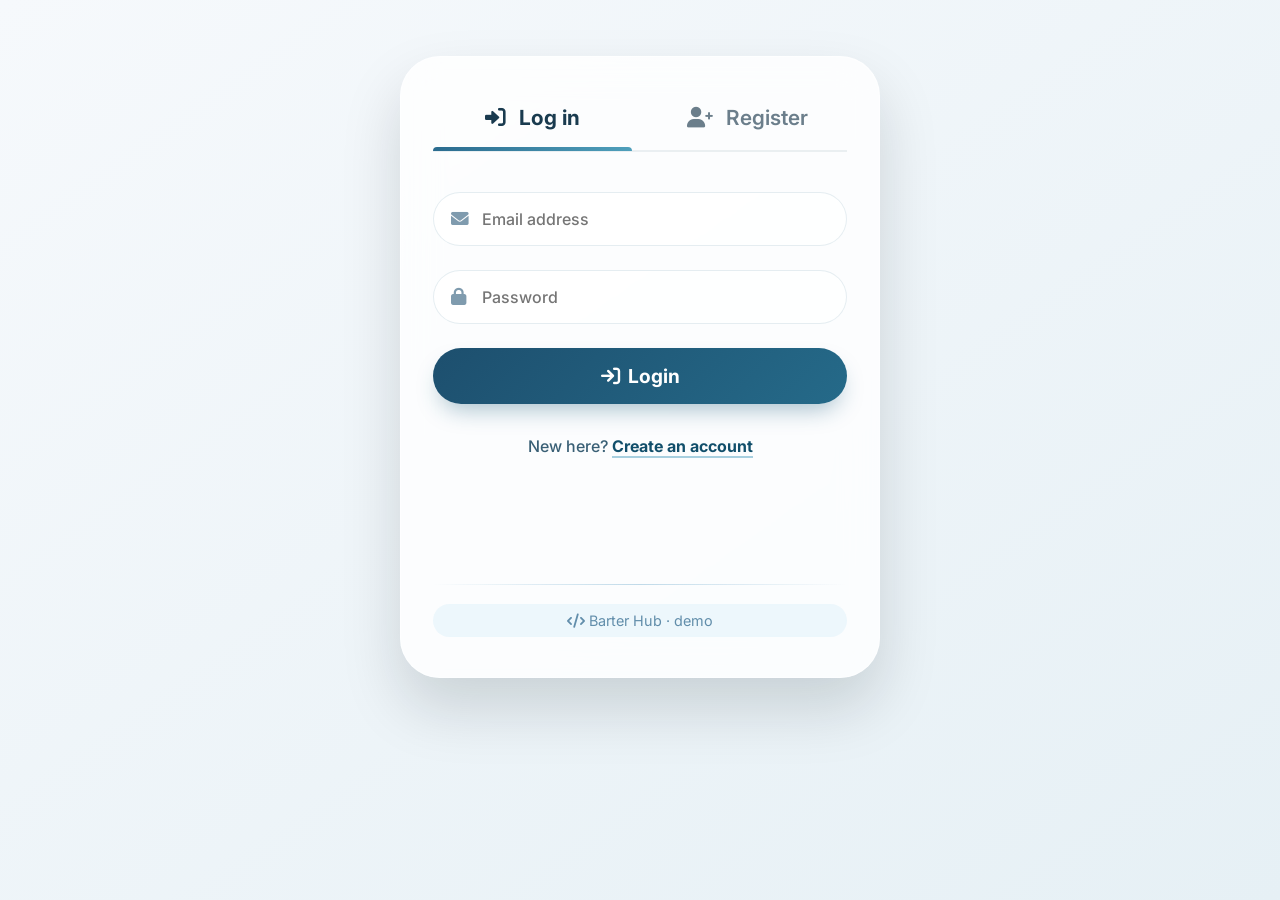
==== dashboard.html @ faba048e "code update" ====
<!DOCTYPE html>
<html lang="en">
<head>
  <meta charset="UTF-8">
  <meta name="viewport" content="width=device-width, initial-scale=1.0">
  <title>Barter Hub · Dashboard</title>
  <link rel="preconnect" href="https://fonts.googleapis.com">
  <link rel="preconnect" href="https://fonts.gstatic.com" crossorigin>
  <link href="https://fonts.googleapis.com/css2?family=Inter:opsz,wght@14..32,400;14..32,500;14..32,600;14..32,700&display=swap" rel="stylesheet">
  <link rel="stylesheet" href="https://cdnjs.cloudflare.com/ajax/libs/font-awesome/6.0.0-beta3/css/all.min.css">
  <link rel="stylesheet" href="style.css">
</head>
<body>
  <nav class="navbar">
    <div class="nav-container">
      <a href="home.html" class="logo"><i class="fas fa-exchange-alt"></i> Barter Hub</a>
      <div class="nav-links">
        <a href="home.html"><i class="fas fa-home"></i> Home</a>
        <a href="dashboard.html" class="active"><i class="fas fa-tachometer-alt"></i> Dashboard</a>
        <a href="#" id="logoutBtn"><i class="fas fa-sign-out-alt"></i> Logout</a>
      </div>
    </div>
  </nav>

  <main class="container">
    <h1 class="page-title">Your Dashboard</h1>

    <section class="add-item-section">
      <h2><i class="fas fa-plus-circle"></i> List a new item</h2>
      <form id="addItemForm" class="add-item-form">
        <div class="form-group">
          <input type="text" id="itemName" placeholder="Item name" required>
        </div>
        <div class="form-group">
          <textarea id="itemDescription" placeholder="Description" rows="3" required></textarea>
        </div>
        <div class="form-group">
          <input type="text" id="itemImage" placeholder="Image URL (optional)">
        </div>
        <button type="submit" class="btn-submit"><i class="fas fa-plus"></i> Add item</button>
      </form>
    </section>

    <section class="my-items-section">
      <h2><i class="fas fa-box"></i> Your listed items</h2>
      <div class="item-grid" id="myItemsGrid"></div>
    </section>
  </main>

  <script src="script.js"></script>
  <script>
    document.addEventListener('DOMContentLoaded', () => {
      if (!checkAuth()) return;
      loadMyItems();
      setupAddItemForm();
      setupLogout();
    });
  </script>
</body>
</html>
---- style.css ----
/* ========== RESET & BASE ========== */
* {
  margin: 0;
  padding: 0;
  box-sizing: border-box;
  font-family: 'Inter', sans-serif;
}

body {
  min-height: 100vh;
  background: linear-gradient(145deg, #f6f9fc 0%, #e6f0f5 100%);
  padding: 1.5rem;
}

/* ========== LOGIN CARD ========== */
.glass-card {
  max-width: 480px;
  margin: 2rem auto;
  background: rgba(255, 255, 255, 0.8);
  backdrop-filter: blur(18px);
  border-radius: 2.5rem;
  padding: 2.5rem 2rem;
  box-shadow: 0 30px 60px rgba(0,20,30,0.15);
  border: 1px solid rgba(255,255,255,0.5);
}

.tab-bar {
  display: flex;
  gap: 1rem;
  margin-bottom: 2.5rem;
  border-bottom: 2px solid rgba(160,180,190,0.2);
  padding-bottom: 0.75rem;
}

.tab {
  flex: 1;
  font-size: 1.3rem;
  font-weight: 600;
  background: transparent;
  border: none;
  padding: 0.5rem;
  cursor: pointer;
  color: #6b7e8b;
  transition: 0.2s;
  text-align: center;
  position: relative;
}

.tab i { margin-right: 8px; }

.tab.active {
  color: #1a3b4f;
  font-weight: 700;
}

.tab.active::after {
  content: '';
  position: absolute;
  bottom: -0.8rem;
  left: 0;
  width: 100%;
  height: 4px;
  background: linear-gradient(90deg, #2b6c8f, #4f9fbb);
  border-radius: 4px 4px 0 0;
}

.forms-wrapper {
  position: relative;
  min-height: 360px;
}

.form-panel {
  transition: opacity 0.25s ease, transform 0.3s ease;
  opacity: 0;
  transform: translateX(15px);
  pointer-events: none;
  position: absolute;
  width: 100%;
  top: 0;
  left: 0;
}

.form-panel.active {
  opacity: 1;
  transform: translateX(0);
  pointer-events: all;
  position: relative;
}

.input-group {
  margin-bottom: 1.5rem;
  position: relative;
}

.input-group i {
  position: absolute;
  left: 18px;
  top: 50%;
  transform: translateY(-50%);
  color: #7f9bae;
  font-size: 1.1rem;
  pointer-events: none;
}

.input-field {
  width: 100%;
  padding: 1rem 1rem 1rem 3rem;
  background: rgba(255,255,255,0.7);
  border: 1.5px solid rgba(170,195,210,0.3);
  border-radius: 40px;
  font-size: 1rem;
  font-weight: 500;
  color: #153243;
  outline: none;
  transition: 0.2s;
}

.input-field:focus {
  border-color: #2b6c8f;
  background: white;
  box-shadow: 0 8px 18px rgba(30,100,140,0.15);
}

.btn-submit {
  width: 100%;
  padding: 1rem;
  background: linear-gradient(135deg, #1d4f6e, #256a89);
  border: none;
  border-radius: 50px;
  color: white;
  font-size: 1.2rem;
  font-weight: 700;
  cursor: pointer;
  transition: 0.2s;
  box-shadow: 0 12px 25px -8px rgba(20,85,120,0.4);
  display: flex;
  align-items: center;
  justify-content: center;
  gap: 8px;
}

.btn-submit:hover {
  background: linear-gradient(135deg, #154a64, #1d5f7c);
  transform: translateY(-2px);
}

.switch-panel {
  text-align: center;
  margin-top: 2rem;
  color: #395f75;
  font-weight: 500;
}

.switch-panel a {
  color: #124f6b;
  font-weight: 700;
  text-decoration: none;
  border-bottom: 2px solid #a7cfdf;
  cursor: pointer;
}

.switch-panel a:hover {
  color: #073145;
  border-bottom-color: #2b6c8f;
}

hr {
  border: none;
  height: 1px;
  background: linear-gradient(90deg, transparent, #c0dae9, transparent);
  margin: 2rem 0 0.5rem;
}

.demo-note {
  text-align: center;
  font-size: 0.9rem;
  color: #628eab;
  margin-top: 1.2rem;
  background: rgba(220,240,250,0.5);
  padding: 0.5rem 1rem;
  border-radius: 40px;
  backdrop-filter: blur(4px);
}

/* ========== NAVBAR ========== */
.navbar {
  background: rgba(255,255,255,0.7);
  backdrop-filter: blur(12px);
  box-shadow: 0 4px 20px rgba(0,20,30,0.1);
  position: sticky;
  top: 0;
  z-index: 100;
  border-bottom: 1px solid rgba(255,255,255,0.5);
}

.nav-container {
  max-width: 1200px;
  margin: 0 auto;
  padding: 1rem 2rem;
  display: flex;
  justify-content: space-between;
  align-items: center;
}

.logo {
  font-size: 1.8rem;
  font-weight: 700;
  color: #1a3b4f;
  text-decoration: none;
  display: flex;
  align-items: center;
  gap: 10px;
}

.logo i { color: #2b6c8f; }

.nav-links {
  display: flex;
  gap: 1.5rem;
}

.nav-links a {
  color: #2a4b62;
  text-decoration: none;
  font-weight: 600;
  padding: 0.5rem 1rem;
  border-radius: 30px;
  transition: 0.2s;
  display: flex;
  align-items: center;
  gap: 6px;
}

.nav-links a:hover,
.nav-links a.active {
  background: rgba(43,108,143,0.15);
  color: #154a64;
}

/* ========== MAIN CONTENT ========== */
.container {
  max-width: 1200px;
  margin: 2rem auto;
  padding: 0 2rem;
}

.page-title {
  font-size: 2.5rem;
  font-weight: 700;
  color: #153243;
  margin-bottom: 2rem;
  letter-spacing: -0.5px;
}

/* ========== ITEM GRID & CARDS ========== */
.item-grid {
  display: grid;
  grid-template-columns: repeat(auto-fill, minmax(280px, 1fr));
  gap: 2rem;
  margin-top: 1.5rem;
}

.item-card {
  background: rgba(255,255,255,0.7);
  backdrop-filter: blur(10px);
  border-radius: 1.5rem;
  overflow: hidden;
  box-shadow: 0 15px 30px rgba(0,30,40,0.1);
  border: 1px solid rgba(255,255,255,0.6);
  transition: transform 0.2s, box-shadow 0.2s;
}

.item-card:hover {
  transform: translateY(-5px);
  box-shadow: 0 20px 35px rgba(20,85,120,0.2);
}

.item-image {
  width: 100%;
  height: 180px;
  background: #cbdae5;
  display: flex;
  align-items: center;
  justify-content: center;
  color: #7f9bae;
  font-size: 3rem;
}

.item-image img {
  width: 100%;
  height: 100%;
  object-fit: cover;
}

.item-content {
  padding: 1.5rem;
}

.item-title {
  font-size: 1.3rem;
  font-weight: 700;
  color: #153243;
  margin-bottom: 0.5rem;
}

.item-description {
  color: #2d5a77;
  margin-bottom: 1rem;
  line-height: 1.5;
  font-size: 0.95rem;
}

.item-meta {
  display: flex;
  justify-content: space-between;
  align-items: center;
  font-size: 0.9rem;
  color: #54809b;
  border-top: 1px solid rgba(160,190,210,0.3);
  padding-top: 1rem;
  margin-top: 0.5rem;
}

.item-owner { font-weight: 600; }

.item-actions {
  display: flex;
  gap: 0.5rem;
}

.btn-icon {
  background: none;
  border: none;
  color: #2b6c8f;
  font-size: 1.2rem;
  cursor: pointer;
  padding: 0.3rem;
  border-radius: 50%;
  width: 36px;
  height: 36px;
  display: inline-flex;
  align-items: center;
  justify-content: center;
  transition: 0.2s;
}

.btn-icon:hover {
  background: rgba(43,108,143,0.15);
  color: #154a64;
}

.btn-icon.delete:hover {
  background: rgba(200,60,60,0.15);
  color: #b52b2b;
}

/* ========== DASHBOARD SECTIONS ========== */
.add-item-section,
.my-items-section {
  background: rgba(255,255,255,0.6);
  backdrop-filter: blur(8px);
  border-radius: 2rem;
  padding: 2rem;
  margin-bottom: 2.5rem;
  border: 1px solid rgba(255,255,255,0.5);
}

.add-item-section h2,
.my-items-section h2 {
  font-size: 1.8rem;
  color: #153243;
  margin-bottom: 1.5rem;
  display: flex;
  align-items: center;
  gap: 10px;
}

.add-item-form { max-width: 600px; }

.form-group { margin-bottom: 1.2rem; }

.form-group input,
.form-group textarea {
  width: 100%;
  padding: 0.9rem 1.2rem;
  background: rgba(255,255,255,0.7);
  border: 1.5px solid rgba(170,195,210,0.3);
  border-radius: 30px;
  font-size: 1rem;
  color: #153243;
  outline: none;
  transition: 0.2s;
}

.form-group input:focus,
.form-group textarea:focus {
  border-color: #2b6c8f;
  background: white;
  box-shadow: 0 8px 18px rgba(30,100,140,0.1);
}

.form-group textarea { border-radius: 20px; resize: vertical; }

.empty-message {
  text-align: center;
  color: #7f9bae;
  font-size: 1.2rem;
  padding: 3rem;
  background: rgba(255,255,255,0.4);
  border-radius: 2rem;
  grid-column: 1 / -1;
}
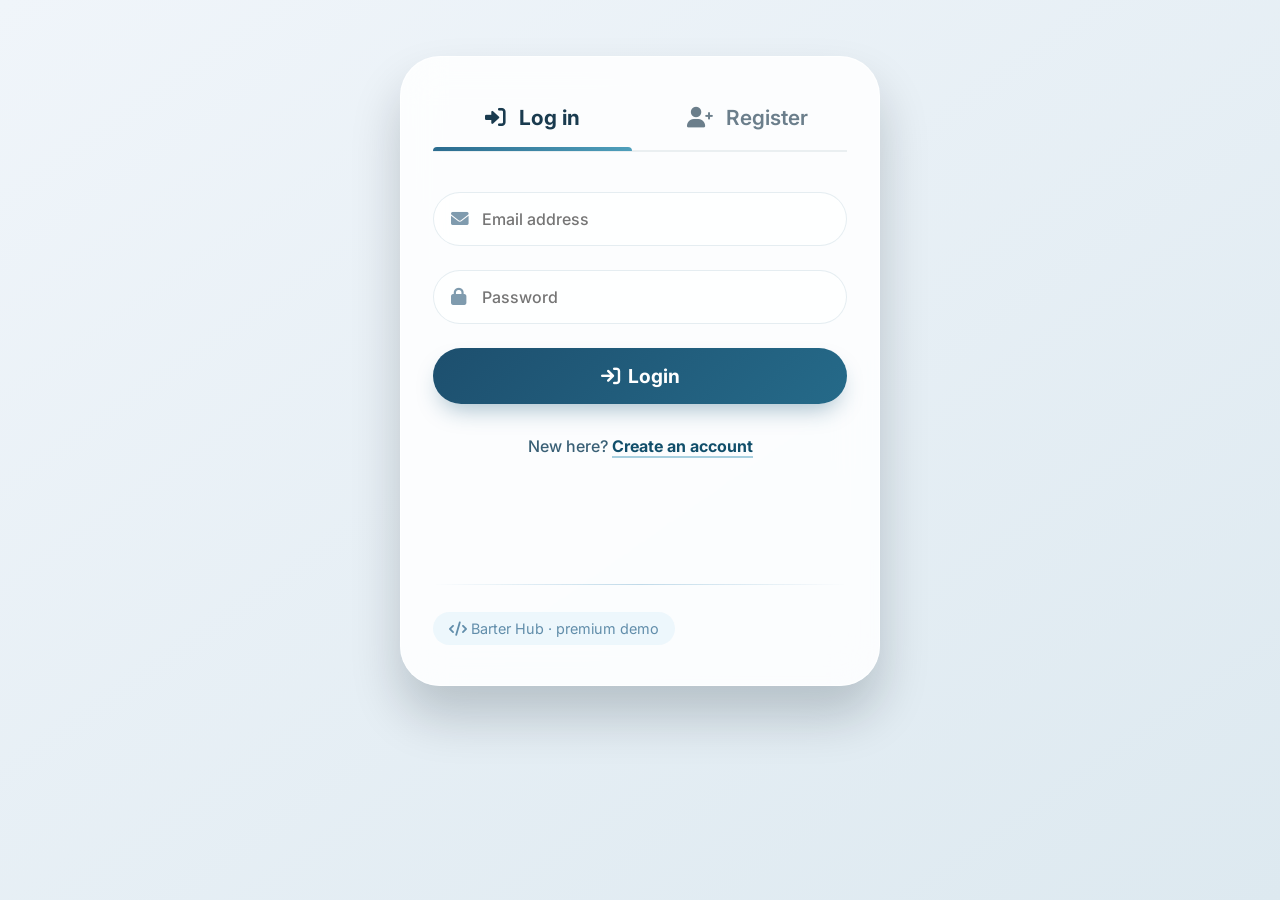
==== commit 4e828216: "Update code" ====
--- a/dashboard.html
+++ b/dashboard.html
@@ -47,6 +47,14 @@
     </section>
   </main>
 
+  <!-- Item Detail Modal (same as home) -->
+  <div id="itemModal" class="modal">
+    <div class="modal-content glass-card">
+      <span class="close-modal">&times;</span>
+      <div id="modalContent"></div>
+    </div>
+  </div>
+
   <script src="script.js"></script>
   <script>
     document.addEventListener('DOMContentLoaded', () => {
@@ -54,6 +62,7 @@
       loadMyItems();
       setupAddItemForm();
       setupLogout();
+      setupModal();
     });
   </script>
 </body>
--- a/style.css
+++ b/style.css
@@ -8,7 +8,7 @@
 
 body {
   min-height: 100vh;
-  background: linear-gradient(145deg, #f6f9fc 0%, #e6f0f5 100%);
+  background: linear-gradient(145deg, #f0f5fa 0%, #dde9f0 100%);
   padding: 1.5rem;
 }
 
@@ -16,12 +16,18 @@
 .glass-card {
   max-width: 480px;
   margin: 2rem auto;
-  background: rgba(255, 255, 255, 0.8);
-  backdrop-filter: blur(18px);
+  background: rgba(255, 255, 255, 0.85);
+  backdrop-filter: blur(20px);
+  -webkit-backdrop-filter: blur(20px);
   border-radius: 2.5rem;
   padding: 2.5rem 2rem;
-  box-shadow: 0 30px 60px rgba(0,20,30,0.15);
-  border: 1px solid rgba(255,255,255,0.5);
+  box-shadow: 0 30px 50px rgba(0,20,30,0.2);
+  border: 1px solid rgba(255,255,255,0.7);
+  transition: transform 0.3s;
+}
+
+.glass-card:hover {
+  transform: scale(1.01);
 }
 
 .tab-bar {
@@ -46,7 +52,9 @@
   position: relative;
 }
 
-.tab i { margin-right: 8px; }
+.tab i {
+  margin-right: 8px;
+}
 
 .tab.active {
   color: #1a3b4f;
@@ -180,17 +188,21 @@
   padding: 0.5rem 1rem;
   border-radius: 40px;
   backdrop-filter: blur(4px);
+  display: inline-block;
+  margin-left: auto;
+  margin-right: auto;
 }
 
 /* ========== NAVBAR ========== */
 .navbar {
-  background: rgba(255,255,255,0.7);
-  backdrop-filter: blur(12px);
-  box-shadow: 0 4px 20px rgba(0,20,30,0.1);
+  background: rgba(255,255,255,0.8);
+  backdrop-filter: blur(15px);
+  -webkit-backdrop-filter: blur(15px);
+  box-shadow: 0 8px 30px rgba(0,20,30,0.1);
   position: sticky;
   top: 0;
   z-index: 100;
-  border-bottom: 1px solid rgba(255,255,255,0.5);
+  border-bottom: 1px solid rgba(255,255,255,0.7);
 }
 
 .nav-container {
@@ -212,7 +224,9 @@
   gap: 10px;
 }
 
-.logo i { color: #2b6c8f; }
+.logo i {
+  color: #2b6c8f;
+}
 
 .nav-links {
   display: flex;
@@ -231,6 +245,10 @@
   gap: 6px;
 }
 
+.nav-links a i {
+  font-size: 1.1rem;
+}
+
 .nav-links a:hover,
 .nav-links a.active {
   background: rgba(43,108,143,0.15);
@@ -263,27 +281,34 @@
 .item-card {
   background: rgba(255,255,255,0.7);
   backdrop-filter: blur(10px);
+  -webkit-backdrop-filter: blur(10px);
   border-radius: 1.5rem;
   overflow: hidden;
   box-shadow: 0 15px 30px rgba(0,30,40,0.1);
   border: 1px solid rgba(255,255,255,0.6);
-  transition: transform 0.2s, box-shadow 0.2s;
+  transition: transform 0.25s, box-shadow 0.3s;
+  cursor: pointer;
 }
 
 .item-card:hover {
-  transform: translateY(-5px);
-  box-shadow: 0 20px 35px rgba(20,85,120,0.2);
+  transform: translateY(-8px);
+  box-shadow: 0 25px 40px rgba(20,85,120,0.25);
 }
 
 .item-image {
   width: 100%;
   height: 180px;
-  background: #cbdae5;
+  background: linear-gradient(145deg, #b8d0dd, #9fb8c9);
   display: flex;
   align-items: center;
   justify-content: center;
   color: #7f9bae;
   font-size: 3rem;
+  transition: 0.3s;
+}
+
+.item-card:hover .item-image {
+  filter: brightness(1.05);
 }
 
 .item-image img {
@@ -321,7 +346,9 @@
   margin-top: 0.5rem;
 }
 
-.item-owner { font-weight: 600; }
+.item-owner {
+  font-weight: 600;
+}
 
 .item-actions {
   display: flex;
@@ -357,12 +384,14 @@
 /* ========== DASHBOARD SECTIONS ========== */
 .add-item-section,
 .my-items-section {
-  background: rgba(255,255,255,0.6);
-  backdrop-filter: blur(8px);
+  background: rgba(255,255,255,0.7);
+  backdrop-filter: blur(12px);
+  -webkit-backdrop-filter: blur(12px);
   border-radius: 2rem;
   padding: 2rem;
   margin-bottom: 2.5rem;
-  border: 1px solid rgba(255,255,255,0.5);
+  border: 1px solid rgba(255,255,255,0.6);
+  box-shadow: 0 10px 30px rgba(0,20,30,0.1);
 }
 
 .add-item-section h2,
@@ -375,9 +404,13 @@
   gap: 10px;
 }
 
-.add-item-form { max-width: 600px; }
-
-.form-group { margin-bottom: 1.2rem; }
+.add-item-form {
+  max-width: 600px;
+}
+
+.form-group {
+  margin-bottom: 1.2rem;
+}
 
 .form-group input,
 .form-group textarea {
@@ -399,7 +432,10 @@
   box-shadow: 0 8px 18px rgba(30,100,140,0.1);
 }
 
-.form-group textarea { border-radius: 20px; resize: vertical; }
+.form-group textarea {
+  border-radius: 20px;
+  resize: vertical;
+}
 
 .empty-message {
   text-align: center;
@@ -409,4 +445,160 @@
   background: rgba(255,255,255,0.4);
   border-radius: 2rem;
   grid-column: 1 / -1;
+}
+
+/* ========== MODAL STYLES ========== */
+.modal {
+  display: none;
+  position: fixed;
+  z-index: 1000;
+  left: 0;
+  top: 0;
+  width: 100%;
+  height: 100%;
+  background-color: rgba(0,20,30,0.5);
+  backdrop-filter: blur(8px);
+  -webkit-backdrop-filter: blur(8px);
+  align-items: center;
+  justify-content: center;
+  animation: fadeIn 0.3s;
+}
+
+@keyframes fadeIn {
+  from { opacity: 0; }
+  to { opacity: 1; }
+}
+
+.modal-content {
+  max-width: 550px;
+  width: 90%;
+  margin: 0 auto;
+  padding: 2rem;
+  position: relative;
+  animation: slideUp 0.3s;
+}
+
+@keyframes slideUp {
+  from { transform: translateY(30px); opacity: 0; }
+  to { transform: translateY(0); opacity: 1; }
+}
+
+.close-modal {
+  position: absolute;
+  top: 1.2rem;
+  right: 1.8rem;
+  font-size: 2rem;
+  font-weight: 300;
+  color: #3a6b89;
+  cursor: pointer;
+  transition: 0.2s;
+  line-height: 1;
+}
+
+.close-modal:hover {
+  color: #1a3b4f;
+  transform: scale(1.2);
+}
+
+#modalContent {
+  display: flex;
+  flex-direction: column;
+  gap: 1.5rem;
+}
+
+.modal-item-image {
+  width: 100%;
+  max-height: 280px;
+  object-fit: cover;
+  border-radius: 1.2rem;
+  box-shadow: 0 10px 25px rgba(0,0,0,0.1);
+}
+
+.modal-item-details h2 {
+  font-size: 2rem;
+  color: #153243;
+  margin-bottom: 0.5rem;
+}
+
+.modal-item-details p {
+  color: #2d5a77;
+  line-height: 1.6;
+  margin-bottom: 1rem;
+}
+
+.modal-owner-info {
+  background: rgba(255,255,255,0.5);
+  border-radius: 1.2rem;
+  padding: 1.2rem;
+  display: flex;
+  align-items: center;
+  gap: 1rem;
+  border: 1px solid rgba(255,255,255,0.7);
+}
+
+.modal-owner-icon {
+  font-size: 2.5rem;
+  color: #2b6c8f;
+}
+
+.modal-owner-text h4 {
+  font-size: 1.2rem;
+  color: #153243;
+  margin-bottom: 0.2rem;
+}
+
+.modal-owner-text p {
+  margin: 0;
+  color: #2d5a77;
+  font-size: 0.95rem;
+}
+
+.modal-contact-btn {
+  background: linear-gradient(135deg, #1d4f6e, #256a89);
+  border: none;
+  border-radius: 40px;
+  padding: 0.8rem 1.8rem;
+  color: white;
+  font-weight: 600;
+  font-size: 1rem;
+  cursor: pointer;
+  transition: 0.2s;
+  align-self: flex-start;
+  border: 1px solid rgba(255,255,255,0.2);
+}
+
+.modal-contact-btn:hover {
+  background: linear-gradient(135deg, #154a64, #1d5f7c);
+  transform: translateY(-2px);
+  box-shadow: 0 10px 20px rgba(20,85,120,0.3);
+}
+
+/* ========== RESPONSIVE ========== */
+@media (max-width: 768px) {
+  .nav-container {
+    flex-direction: column;
+    gap: 1rem;
+  }
+  .page-title {
+    font-size: 2rem;
+  }
+}
+
+@media (max-width: 480px) {
+  .glass-card {
+    padding: 1.8rem 1.2rem;
+    border-radius: 2rem;
+  }
+  .tab {
+    font-size: 1.1rem;
+  }
+  .input-field {
+    padding: 0.9rem 1rem 0.9rem 2.8rem;
+  }
+  .item-grid {
+    grid-template-columns: 1fr;
+  }
+  .modal-content {
+    padding: 1.5rem;
+  }
 }
